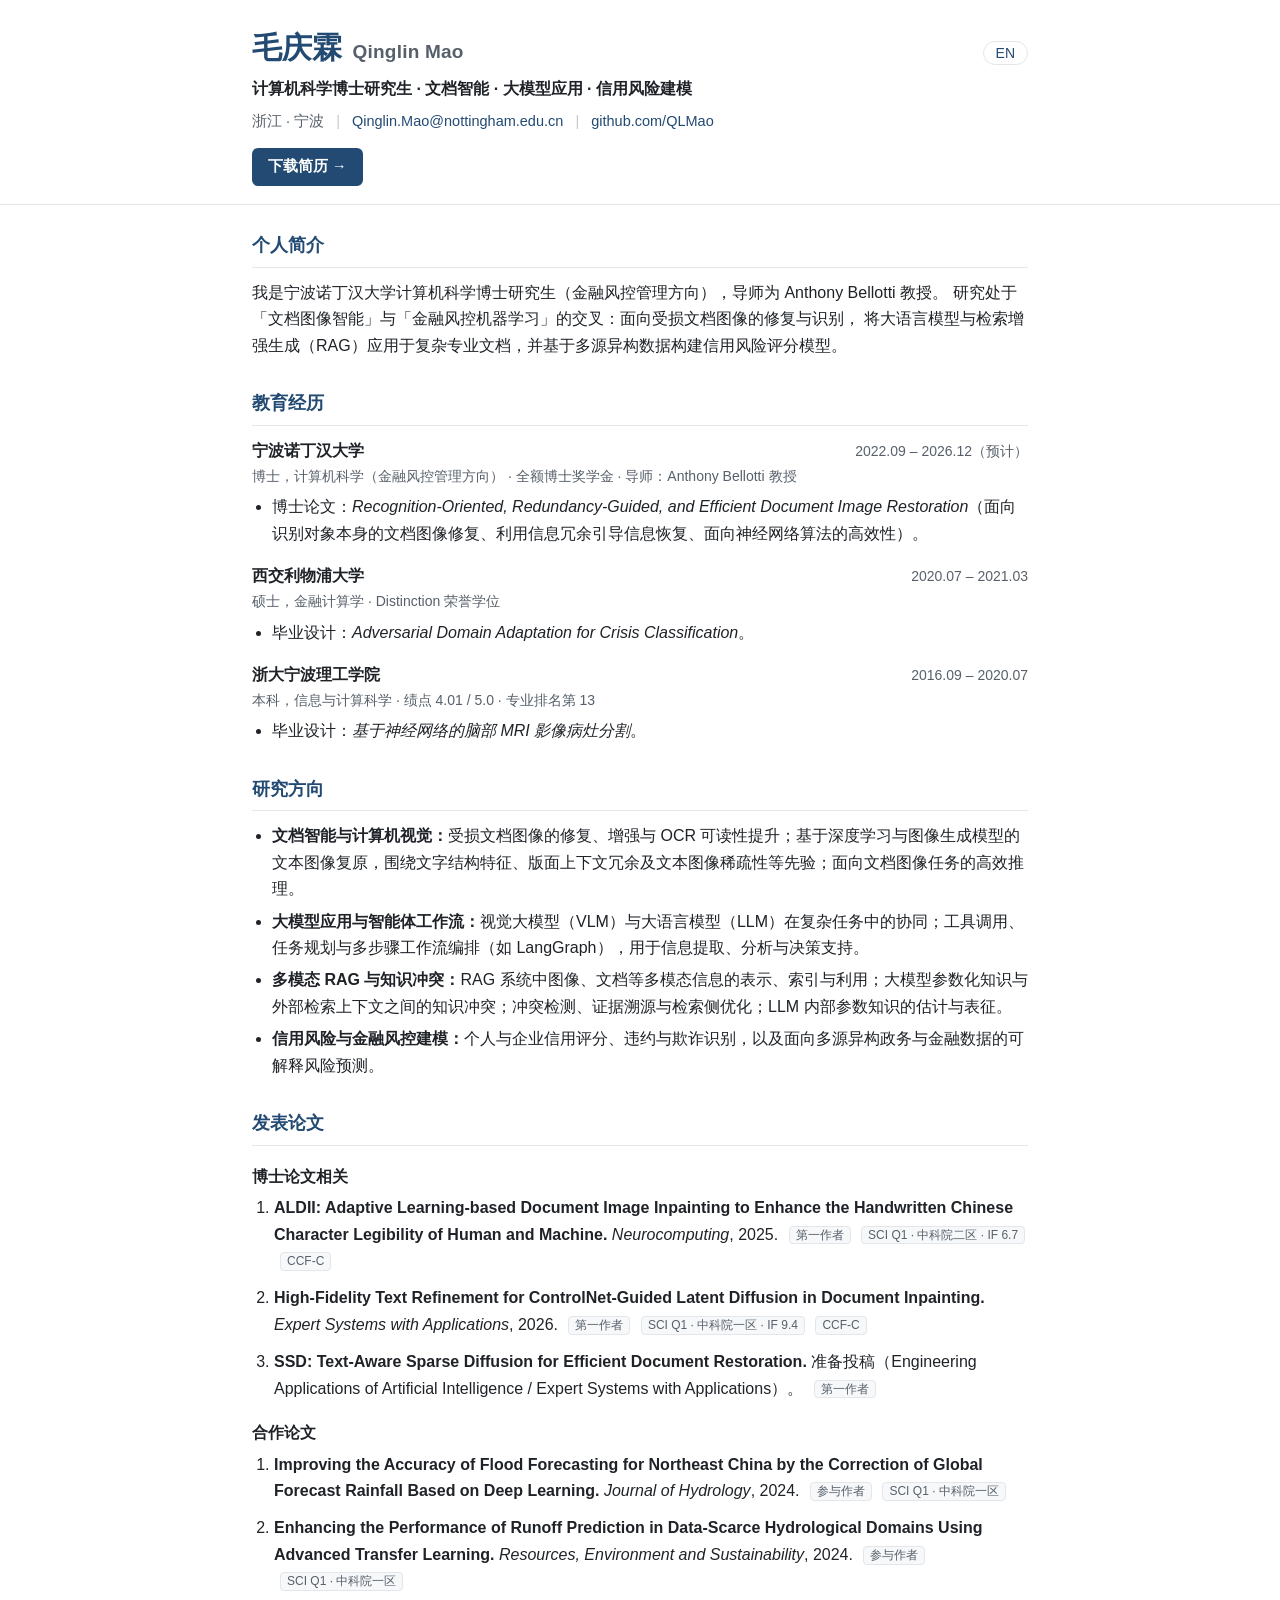
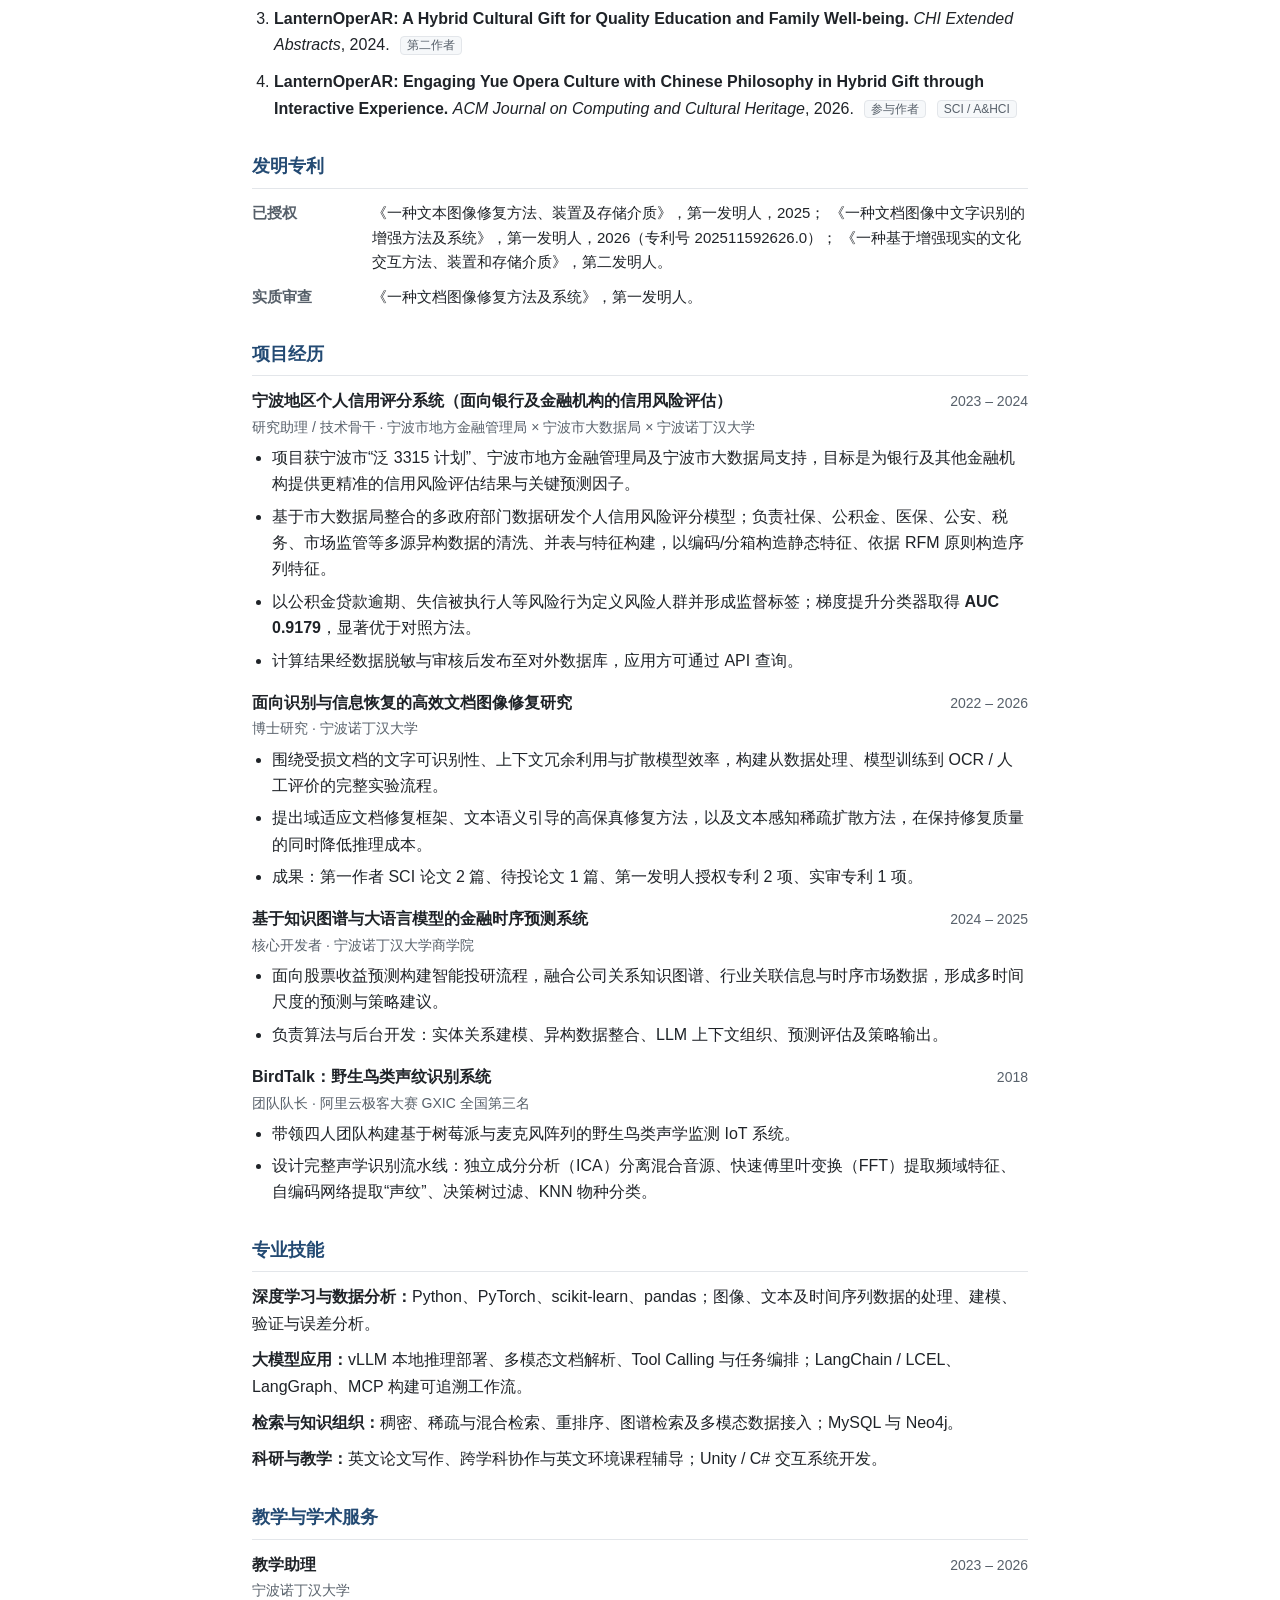
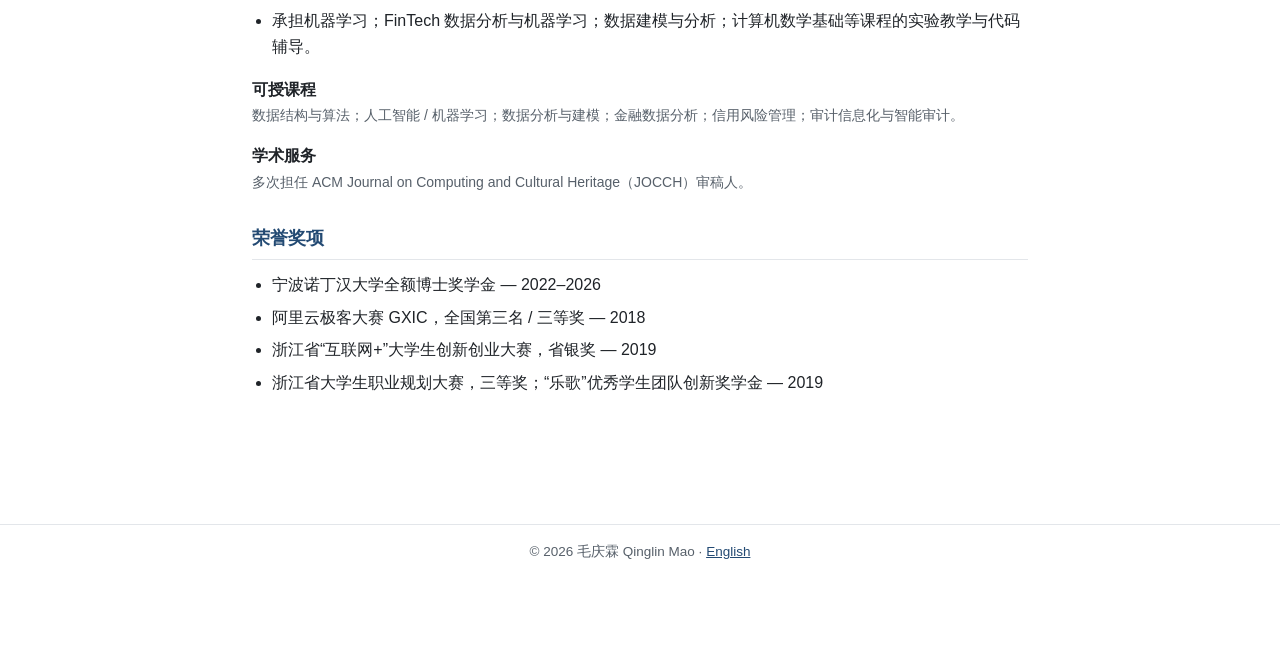
==== index-zh.html @ 59141746 "Init personal academic homepage (bilingual, static HTML/CSS) - index.html (English) + index-zh.html " ====
<!DOCTYPE html>
<html lang="zh-CN">
<head>
<meta charset="utf-8" />
<meta name="viewport" content="width=device-width, initial-scale=1" />
<title>毛庆霖 Qinglin Mao</title>
<meta name="description" content="毛庆霖 —— 计算机科学博士研究生。研究方向：文档智能、大模型应用、信用风险建模。" />
<link rel="stylesheet" href="assets/css/style.css" />
</head>
<body>

<header class="site">
  <div class="wrap">
    <div class="topbar">
      <h1 class="name">毛庆霖<span class="en">Qinglin Mao</span></h1>
      <div class="lang-switch"><a href="index.html">EN</a></div>
    </div>
    <p class="tagline">计算机科学博士研究生 &middot; 文档智能 &middot; 大模型应用 &middot; 信用风险建模</p>
    <p class="contact">
      浙江 &middot; 宁波
      <span class="sep">|</span>
      <a href="mailto:Qinglin.Mao@nottingham.edu.cn">Qinglin.Mao@nottingham.edu.cn</a>
      <span class="sep">|</span>
      <a href="https://github.com/QLMao">github.com/QLMao</a>
    </p>
    <a class="cvbtn" href="https://github.com/QLMao/CV">下载简历 &rarr;</a>
  </div>
</header>

<main class="wrap">

  <section>
    <h2>个人简介</h2>
    <p>
      我是宁波诺丁汉大学计算机科学博士研究生（金融风控管理方向），导师为 Anthony Bellotti 教授。
      研究处于「文档图像智能」与「金融风控机器学习」的交叉：面向受损文档图像的修复与识别，
      将大语言模型与检索增强生成（RAG）应用于复杂专业文档，并基于多源异构数据构建信用风险评分模型。
    </p>
  </section>

  <section>
    <h2>教育经历</h2>

    <div class="entry">
      <div class="head">
        <span class="title">宁波诺丁汉大学</span>
        <span class="meta">2022.09 &ndash; 2026.12（预计）</span>
      </div>
      <div class="sub">博士，计算机科学（金融风控管理方向） &middot; 全额博士奖学金 &middot; 导师：Anthony Bellotti 教授</div>
      <ul>
        <li>博士论文：<em>Recognition-Oriented, Redundancy-Guided, and Efficient Document Image Restoration</em>（面向识别对象本身的文档图像修复、利用信息冗余引导信息恢复、面向神经网络算法的高效性）。</li>
      </ul>
    </div>

    <div class="entry">
      <div class="head">
        <span class="title">西交利物浦大学</span>
        <span class="meta">2020.07 &ndash; 2021.03</span>
      </div>
      <div class="sub">硕士，金融计算学 &middot; Distinction 荣誉学位</div>
      <ul>
        <li>毕业设计：<em>Adversarial Domain Adaptation for Crisis Classification</em>。</li>
      </ul>
    </div>

    <div class="entry">
      <div class="head">
        <span class="title">浙大宁波理工学院</span>
        <span class="meta">2016.09 &ndash; 2020.07</span>
      </div>
      <div class="sub">本科，信息与计算科学 &middot; 绩点 4.01 / 5.0 &middot; 专业排名第 13</div>
      <ul>
        <li>毕业设计：<em>基于神经网络的脑部 MRI 影像病灶分割</em>。</li>
      </ul>
    </div>
  </section>

  <section>
    <h2>研究方向</h2>
    <ul>
      <li><strong>文档智能与计算机视觉：</strong>受损文档图像的修复、增强与 OCR 可读性提升；基于深度学习与图像生成模型的文本图像复原，围绕文字结构特征、版面上下文冗余及文本图像稀疏性等先验；面向文档图像任务的高效推理。</li>
      <li><strong>大模型应用与智能体工作流：</strong>视觉大模型（VLM）与大语言模型（LLM）在复杂任务中的协同；工具调用、任务规划与多步骤工作流编排（如 LangGraph），用于信息提取、分析与决策支持。</li>
      <li><strong>多模态 RAG 与知识冲突：</strong>RAG 系统中图像、文档等多模态信息的表示、索引与利用；大模型参数化知识与外部检索上下文之间的知识冲突；冲突检测、证据溯源与检索侧优化；LLM 内部参数知识的估计与表征。</li>
      <li><strong>信用风险与金融风控建模：</strong>个人与企业信用评分、违约与欺诈识别，以及面向多源异构政务与金融数据的可解释风险预测。</li>
    </ul>
  </section>

  <section>
    <h2>发表论文</h2>

    <h3>博士论文相关</h3>
    <ol class="pubs">
      <li>
        <span class="pub-title">ALDII: Adaptive Learning-based Document Image Inpainting to Enhance the Handwritten Chinese Character Legibility of Human and Machine.</span>
        <span class="pub-venue">Neurocomputing</span>, 2025.
        <span class="pub-tag">第一作者</span>
        <span class="pub-tag">SCI Q1 &middot; 中科院二区 &middot; IF 6.7</span>
        <span class="pub-tag">CCF-C</span>
      </li>
      <li>
        <span class="pub-title">High-Fidelity Text Refinement for ControlNet-Guided Latent Diffusion in Document Inpainting.</span>
        <span class="pub-venue">Expert Systems with Applications</span>, 2026.
        <span class="pub-tag">第一作者</span>
        <span class="pub-tag">SCI Q1 &middot; 中科院一区 &middot; IF 9.4</span>
        <span class="pub-tag">CCF-C</span>
      </li>
      <li>
        <span class="pub-title">SSD: Text-Aware Sparse Diffusion for Efficient Document Restoration.</span>
        准备投稿（Engineering Applications of Artificial Intelligence / Expert Systems with Applications）。
        <span class="pub-tag">第一作者</span>
      </li>
    </ol>

    <h3>合作论文</h3>
    <ol class="pubs">
      <li>
        <span class="pub-title">Improving the Accuracy of Flood Forecasting for Northeast China by the Correction of Global Forecast Rainfall Based on Deep Learning.</span>
        <span class="pub-venue">Journal of Hydrology</span>, 2024. <span class="pub-tag">参与作者</span> <span class="pub-tag">SCI Q1 &middot; 中科院一区</span>
      </li>
      <li>
        <span class="pub-title">Enhancing the Performance of Runoff Prediction in Data-Scarce Hydrological Domains Using Advanced Transfer Learning.</span>
        <span class="pub-venue">Resources, Environment and Sustainability</span>, 2024. <span class="pub-tag">参与作者</span> <span class="pub-tag">SCI Q1 &middot; 中科院一区</span>
      </li>
      <li>
        <span class="pub-title">LanternOperAR: A Hybrid Cultural Gift for Quality Education and Family Well-being.</span>
        <span class="pub-venue">CHI Extended Abstracts</span>, 2024. <span class="pub-tag">第二作者</span>
      </li>
      <li>
        <span class="pub-title">LanternOperAR: Engaging Yue Opera Culture with Chinese Philosophy in Hybrid Gift through Interactive Experience.</span>
        <span class="pub-venue">ACM Journal on Computing and Cultural Heritage</span>, 2026. <span class="pub-tag">参与作者</span> <span class="pub-tag">SCI / A&amp;HCI</span>
      </li>
    </ol>
  </section>

  <section>
    <h2>发明专利</h2>
    <div class="patent-row">
      <div class="k">已授权</div>
      <div>
        《一种文本图像修复方法、装置及存储介质》，第一发明人，2025；
        《一种文档图像中文字识别的增强方法及系统》，第一发明人，2026（专利号 202511592626.0）；
        《一种基于增强现实的文化交互方法、装置和存储介质》，第二发明人。
      </div>
    </div>
    <div class="patent-row">
      <div class="k">实质审查</div>
      <div>《一种文档图像修复方法及系统》，第一发明人。</div>
    </div>
  </section>

  <section>
    <h2>项目经历</h2>

    <div class="entry">
      <div class="head">
        <span class="title">宁波地区个人信用评分系统（面向银行及金融机构的信用风险评估）</span>
        <span class="meta">2023 &ndash; 2024</span>
      </div>
      <div class="sub">研究助理 / 技术骨干 &middot; 宁波市地方金融管理局 &times; 宁波市大数据局 &times; 宁波诺丁汉大学</div>
      <ul>
        <li>项目获宁波市“泛 3315 计划”、宁波市地方金融管理局及宁波市大数据局支持，目标是为银行及其他金融机构提供更精准的信用风险评估结果与关键预测因子。</li>
        <li>基于市大数据局整合的多政府部门数据研发个人信用风险评分模型；负责社保、公积金、医保、公安、税务、市场监管等多源异构数据的清洗、并表与特征构建，以编码/分箱构造静态特征、依据 RFM 原则构造序列特征。</li>
        <li>以公积金贷款逾期、失信被执行人等风险行为定义风险人群并形成监督标签；梯度提升分类器取得 <strong>AUC 0.9179</strong>，显著优于对照方法。</li>
        <li>计算结果经数据脱敏与审核后发布至对外数据库，应用方可通过 API 查询。</li>
      </ul>
    </div>

    <div class="entry">
      <div class="head">
        <span class="title">面向识别与信息恢复的高效文档图像修复研究</span>
        <span class="meta">2022 &ndash; 2026</span>
      </div>
      <div class="sub">博士研究 &middot; 宁波诺丁汉大学</div>
      <ul>
        <li>围绕受损文档的文字可识别性、上下文冗余利用与扩散模型效率，构建从数据处理、模型训练到 OCR / 人工评价的完整实验流程。</li>
        <li>提出域适应文档修复框架、文本语义引导的高保真修复方法，以及文本感知稀疏扩散方法，在保持修复质量的同时降低推理成本。</li>
        <li>成果：第一作者 SCI 论文 2 篇、待投论文 1 篇、第一发明人授权专利 2 项、实审专利 1 项。</li>
      </ul>
    </div>

    <div class="entry">
      <div class="head">
        <span class="title">基于知识图谱与大语言模型的金融时序预测系统</span>
        <span class="meta">2024 &ndash; 2025</span>
      </div>
      <div class="sub">核心开发者 &middot; 宁波诺丁汉大学商学院</div>
      <ul>
        <li>面向股票收益预测构建智能投研流程，融合公司关系知识图谱、行业关联信息与时序市场数据，形成多时间尺度的预测与策略建议。</li>
        <li>负责算法与后台开发：实体关系建模、异构数据整合、LLM 上下文组织、预测评估及策略输出。</li>
      </ul>
    </div>

    <div class="entry">
      <div class="head">
        <span class="title">BirdTalk：野生鸟类声纹识别系统</span>
        <span class="meta">2018</span>
      </div>
      <div class="sub">团队队长 &middot; 阿里云极客大赛 GXIC 全国第三名</div>
      <ul>
        <li>带领四人团队构建基于树莓派与麦克风阵列的野生鸟类声学监测 IoT 系统。</li>
        <li>设计完整声学识别流水线：独立成分分析（ICA）分离混合音源、快速傅里叶变换（FFT）提取频域特征、自编码网络提取“声纹”、决策树过滤、KNN 物种分类。</li>
      </ul>
    </div>
  </section>

  <section>
    <h2>专业技能</h2>
    <div class="skill"><span class="k">深度学习与数据分析：</span>Python、PyTorch、scikit-learn、pandas；图像、文本及时间序列数据的处理、建模、验证与误差分析。</div>
    <div class="skill"><span class="k">大模型应用：</span>vLLM 本地推理部署、多模态文档解析、Tool Calling 与任务编排；LangChain / LCEL、LangGraph、MCP 构建可追溯工作流。</div>
    <div class="skill"><span class="k">检索与知识组织：</span>稠密、稀疏与混合检索、重排序、图谱检索及多模态数据接入；MySQL 与 Neo4j。</div>
    <div class="skill"><span class="k">科研与教学：</span>英文论文写作、跨学科协作与英文环境课程辅导；Unity / C# 交互系统开发。</div>
  </section>

  <section>
    <h2>教学与学术服务</h2>
    <div class="entry">
      <div class="head">
        <span class="title">教学助理</span>
        <span class="meta">2023 &ndash; 2026</span>
      </div>
      <div class="sub">宁波诺丁汉大学</div>
      <ul>
        <li>承担机器学习；FinTech 数据分析与机器学习；数据建模与分析；计算机数学基础等课程的实验教学与代码辅导。</li>
      </ul>
    </div>
    <div class="entry">
      <div class="head"><span class="title">可授课程</span></div>
      <div class="sub">数据结构与算法；人工智能 / 机器学习；数据分析与建模；金融数据分析；信用风险管理；审计信息化与智能审计。</div>
    </div>
    <div class="entry">
      <div class="head"><span class="title">学术服务</span></div>
      <div class="sub">多次担任 ACM Journal on Computing and Cultural Heritage（JOCCH）审稿人。</div>
    </div>
  </section>

  <section>
    <h2>荣誉奖项</h2>
    <ul>
      <li>宁波诺丁汉大学全额博士奖学金 &mdash; 2022&ndash;2026</li>
      <li>阿里云极客大赛 GXIC，全国第三名 / 三等奖 &mdash; 2018</li>
      <li>浙江省“互联网+”大学生创新创业大赛，省银奖 &mdash; 2019</li>
      <li>浙江省大学生职业规划大赛，三等奖；“乐歌”优秀学生团队创新奖学金 &mdash; 2019</li>
    </ul>
  </section>

</main>

<footer class="site">
  <div class="wrap">&copy; 2026 毛庆霖 Qinglin Mao &middot; <a href="index.html">English</a></div>
</footer>

</body>
</html>
---- assets/css/style.css ----
/* ---------------------------------------------------------
   Qinglin Mao — academic homepage
   Minimal single-column academic layout (no photo)
   --------------------------------------------------------- */

:root {
  --accent: #234a73;
  --text: #1f2328;
  --muted: #57606a;
  --rule: #e3e6ea;
  --bg: #ffffff;
  --bg-alt: #f6f8fa;
}

* { box-sizing: border-box; }

html { -webkit-text-size-adjust: 100%; }

body {
  margin: 0;
  background: var(--bg);
  color: var(--text);
  font-family: -apple-system, BlinkMacSystemFont, "Segoe UI", "Helvetica Neue",
    Arial, "PingFang SC", "Microsoft YaHei", "Hiragino Sans GB", sans-serif;
  font-size: 16px;
  line-height: 1.65;
}

.wrap {
  max-width: 820px;
  margin: 0 auto;
  padding: 0 22px 64px;
}

/* ---------- header ---------- */

header.site {
  border-bottom: 1px solid var(--rule);
  margin-bottom: 26px;
}

header.site .wrap {
  padding-top: 30px;
  padding-bottom: 18px;
}

.topbar {
  display: flex;
  align-items: baseline;
  justify-content: space-between;
  gap: 16px;
  flex-wrap: wrap;
}

h1.name {
  font-size: 30px;
  line-height: 1.2;
  margin: 0;
  color: var(--accent);
  letter-spacing: 0.2px;
}

h1.name .en {
  font-size: 19px;
  font-weight: 600;
  color: var(--muted);
  margin-left: 10px;
}

.lang-switch {
  font-size: 14px;
  white-space: nowrap;
}

.lang-switch a {
  color: var(--accent);
  text-decoration: none;
  border: 1px solid var(--rule);
  border-radius: 999px;
  padding: 3px 12px;
}

.lang-switch a:hover { background: var(--bg-alt); }

.tagline {
  margin: 10px 0 0;
  font-weight: 600;
  color: var(--text);
}

.contact {
  margin: 8px 0 0;
  font-size: 14.5px;
  color: var(--muted);
}

.contact a { color: var(--accent); text-decoration: none; }
.contact a:hover { text-decoration: underline; }

.contact .sep { color: #c4c9cf; margin: 0 8px; }

.cvbtn {
  display: inline-block;
  margin-top: 14px;
  font-size: 14.5px;
  font-weight: 600;
  color: #fff;
  background: var(--accent);
  text-decoration: none;
  border-radius: 6px;
  padding: 7px 16px;
}

.cvbtn:hover { filter: brightness(1.08); }

/* ---------- sections ---------- */

section { margin: 0 0 30px; }

h2 {
  font-size: 18px;
  color: var(--accent);
  margin: 0 0 12px;
  padding-bottom: 6px;
  border-bottom: 1px solid var(--rule);
}

h3 {
  font-size: 15.5px;
  margin: 18px 0 6px;
}

p { margin: 0 0 12px; }

a { color: var(--accent); }

ul { margin: 0 0 12px; padding-left: 20px; }
li { margin: 0 0 6px; }

/* ---------- entry rows (education / projects) ---------- */

.entry {
  margin: 0 0 16px;
}

.entry .head {
  display: flex;
  justify-content: space-between;
  align-items: baseline;
  gap: 14px;
  flex-wrap: wrap;
}

.entry .title { font-weight: 600; }

.entry .meta {
  font-size: 14px;
  color: var(--muted);
  white-space: nowrap;
}

.entry .sub {
  font-size: 14px;
  color: var(--muted);
  margin-top: 1px;
}

.entry ul { margin-top: 6px; }

/* ---------- publications / patents ---------- */

ol.pubs { margin: 0 0 10px; padding-left: 22px; }
ol.pubs > li { margin-bottom: 11px; }

.pub-title { font-weight: 600; }
.pub-venue { font-style: italic; }
.pub-tag {
  display: inline-block;
  font-size: 12px;
  line-height: 1.4;
  color: var(--muted);
  background: var(--bg-alt);
  border: 1px solid var(--rule);
  border-radius: 4px;
  padding: 0 6px;
  margin-left: 6px;
  vertical-align: 1px;
}

.patent-row {
  display: grid;
  grid-template-columns: 108px 1fr;
  gap: 12px;
  margin-bottom: 10px;
  font-size: 15px;
}

.patent-row .k { font-weight: 600; color: var(--muted); }

/* ---------- skills ---------- */

.skill { margin-bottom: 10px; }
.skill .k { font-weight: 600; }

/* ---------- footer ---------- */

footer.site {
  border-top: 1px solid var(--rule);
  margin-top: 34px;
  padding: 16px 0 40px;
  font-size: 13.5px;
  color: var(--muted);
  text-align: center;
}

@media (max-width: 520px) {
  h1.name { font-size: 25px; }
  h1.name .en { display: block; margin: 4px 0 0; }
  .patent-row { grid-template-columns: 1fr; gap: 2px; }
  .entry .meta { white-space: normal; }
}
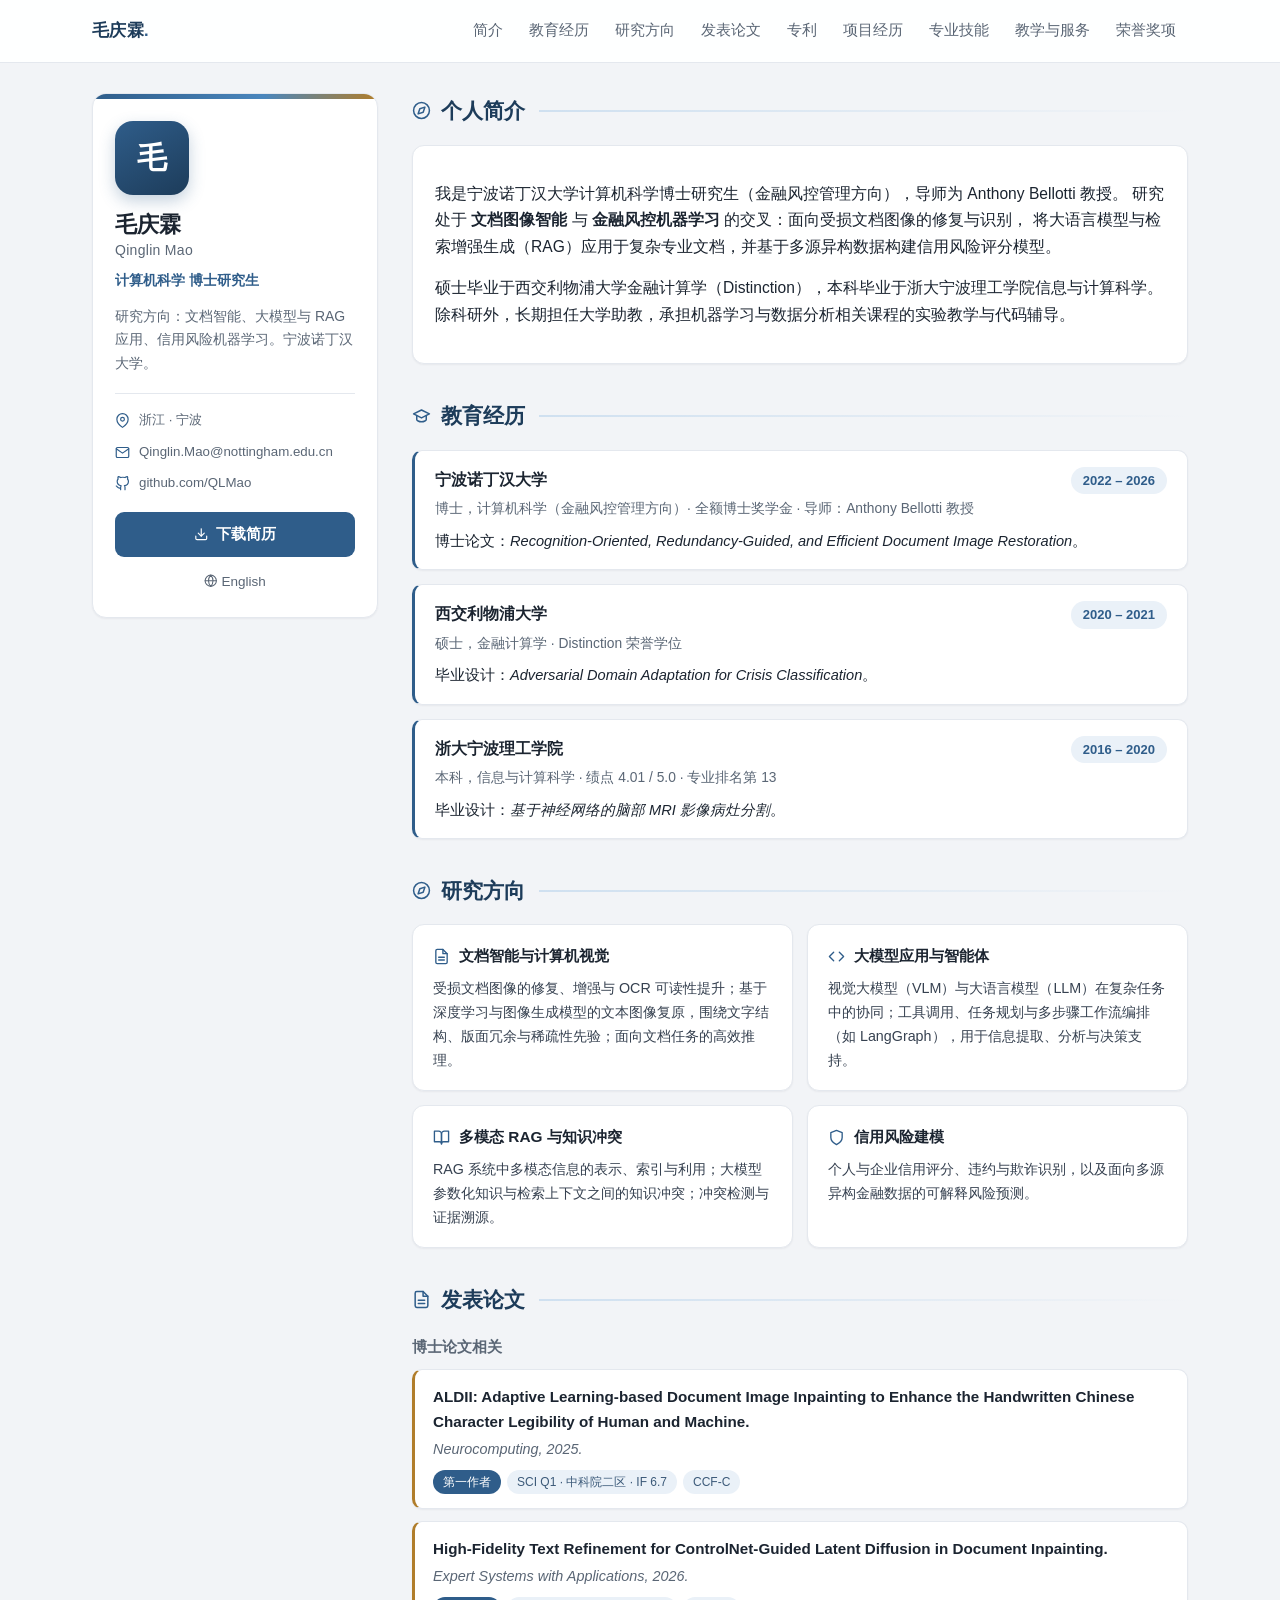
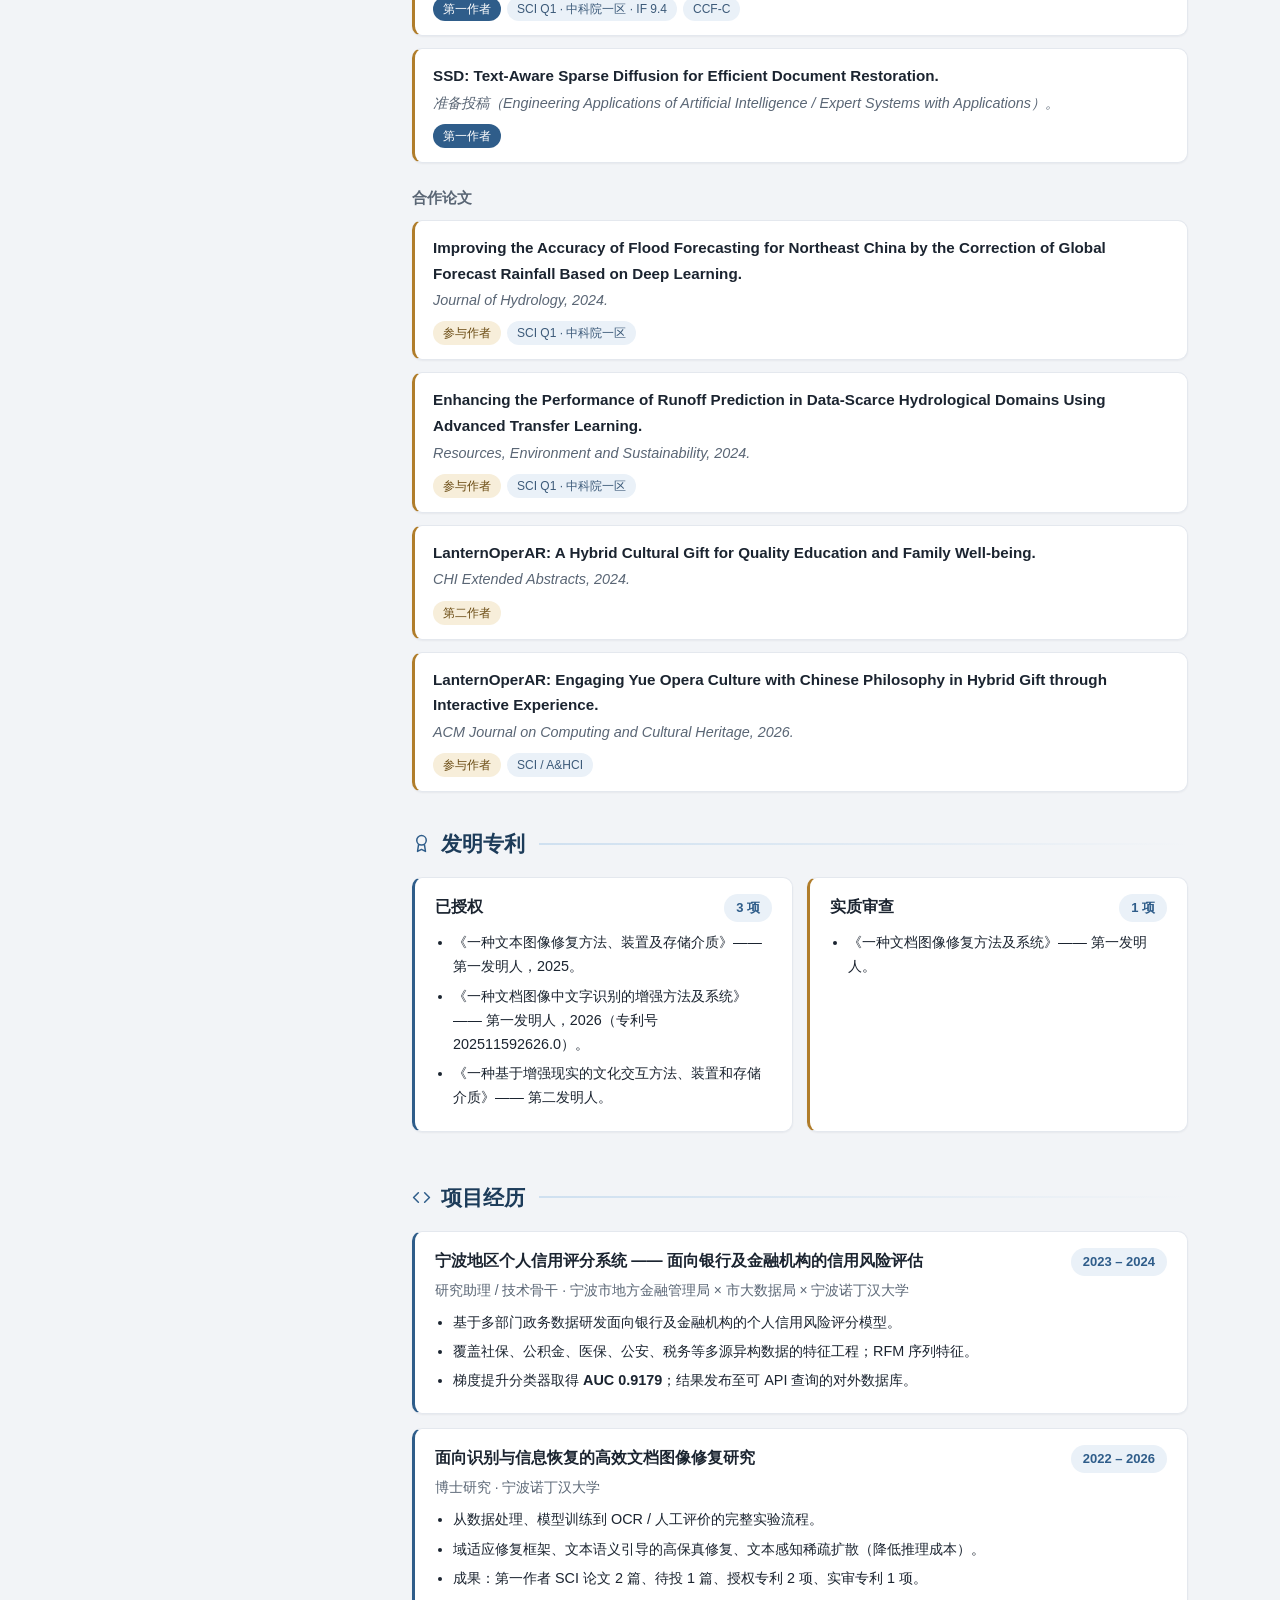
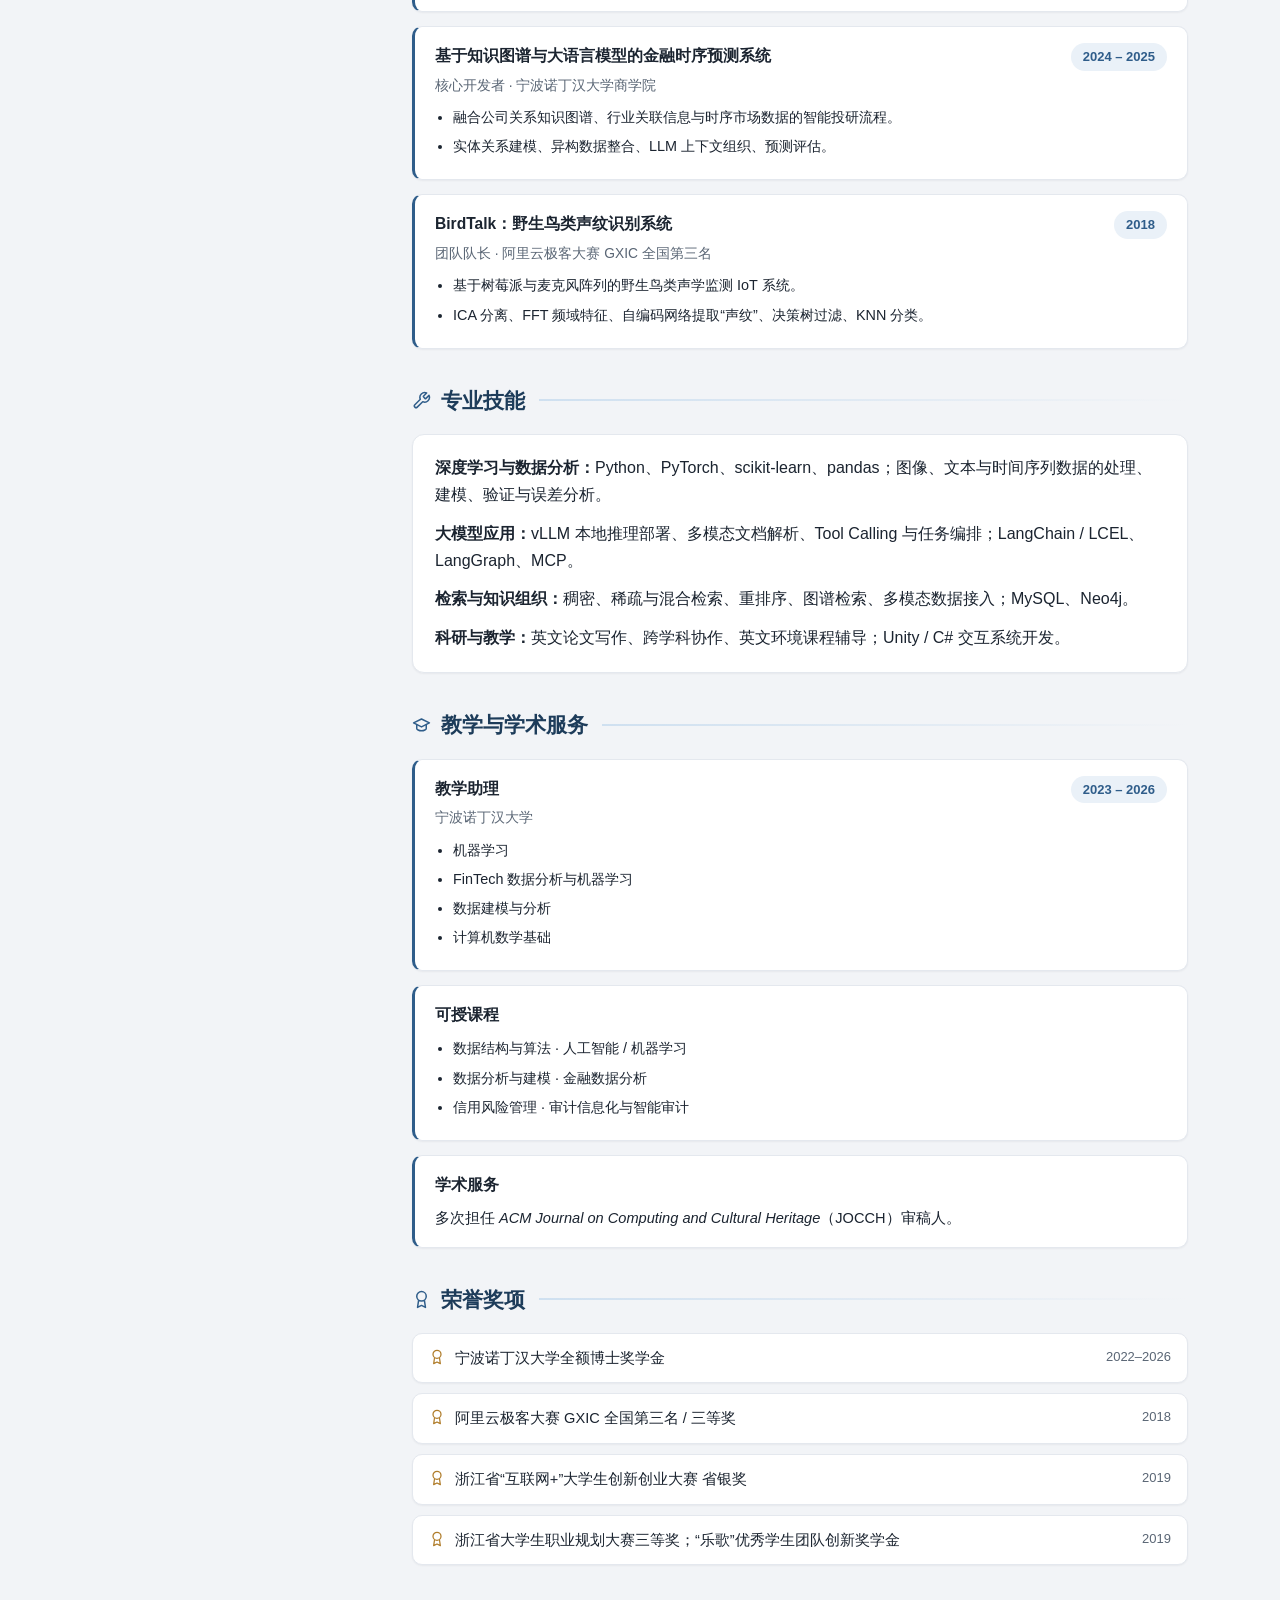
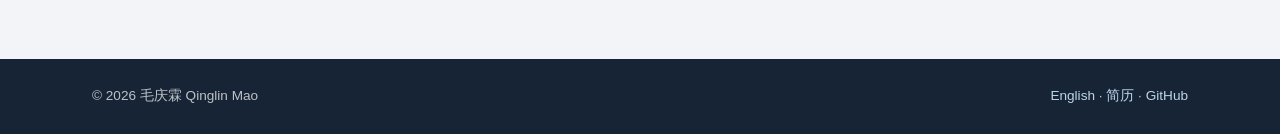
==== commit a1cd09e0: "Redesign: academic sidebar layout (masthead + sticky sidebar + content) - 采用学术主页布局：顶部导航 + 左侧粘性边栏（姓名/" ====
--- a/index-zh.html
+++ b/index-zh.html
@@ -3,250 +3,289 @@
 <head>
 <meta charset="utf-8" />
 <meta name="viewport" content="width=device-width, initial-scale=1" />
-<title>毛庆霖 Qinglin Mao</title>
+<title>毛庆霖 — 个人主页</title>
 <meta name="description" content="毛庆霖 —— 计算机科学博士研究生。研究方向：文档智能、大模型应用、信用风险建模。" />
 <link rel="stylesheet" href="assets/css/style.css" />
 </head>
 <body>
 
-<header class="site">
-  <div class="wrap">
-    <div class="topbar">
-      <h1 class="name">毛庆霖<span class="en">Qinglin Mao</span></h1>
-      <div class="lang-switch"><a href="index.html">EN</a></div>
-    </div>
-    <p class="tagline">计算机科学博士研究生 &middot; 文档智能 &middot; 大模型应用 &middot; 信用风险建模</p>
-    <p class="contact">
-      浙江 &middot; 宁波
-      <span class="sep">|</span>
-      <a href="mailto:Qinglin.Mao@nottingham.edu.cn">Qinglin.Mao@nottingham.edu.cn</a>
-      <span class="sep">|</span>
-      <a href="https://github.com/QLMao">github.com/QLMao</a>
-    </p>
-    <a class="cvbtn" href="https://github.com/QLMao/CV">下载简历 &rarr;</a>
+<!-- icon sprite -->
+<svg width="0" height="0" style="position:absolute" aria-hidden="true">
+  <symbol id="ic-mail" viewBox="0 0 24 24"><rect x="2" y="4" width="20" height="16" rx="2"/><path d="m22 6-10 7L2 6"/></symbol>
+  <symbol id="ic-pin" viewBox="0 0 24 24"><path d="M21 10c0 7-9 13-9 13s-9-6-9-13a9 9 0 0 1 18 0z"/><circle cx="12" cy="10" r="3"/></symbol>
+  <symbol id="ic-github" viewBox="0 0 24 24"><path d="M9 19c-5 1.5-5-2.5-7-3m14 6v-3.87a3.37 3.37 0 0 0-.94-2.61c3.14-.35 6.44-1.54 6.44-7A5.44 5.44 0 0 0 20 4.77 5.07 5.07 0 0 0 19.91 1S18.73.65 16 2.48a13.38 13.38 0 0 0-7 0C6.27.65 5.09 1 5.09 1A5.07 5.07 0 0 0 5 4.77a5.44 5.44 0 0 0-1.5 3.78c0 5.42 3.3 6.61 6.44 7A3.37 3.37 0 0 0 9 18.13V22"/></symbol>
+  <symbol id="ic-download" viewBox="0 0 24 24"><path d="M21 15v4a2 2 0 0 1-2 2H5a2 2 0 0 1-2-2v-4"/><polyline points="7 10 12 15 17 10"/><line x1="12" y1="15" x2="12" y2="3"/></symbol>
+  <symbol id="ic-globe" viewBox="0 0 24 24"><circle cx="12" cy="12" r="10"/><line x1="2" y1="12" x2="22" y2="12"/><path d="M12 2a15.3 15.3 0 0 1 4 10 15.3 15.3 0 0 1-4 10 15.3 15.3 0 0 1-4-10 15.3 15.3 0 0 1 4-10z"/></symbol>
+  <symbol id="ic-compass" viewBox="0 0 24 24"><circle cx="12" cy="12" r="10"/><polygon points="16.24 7.76 14.12 14.12 7.76 16.24 9.88 9.88"/></symbol>
+  <symbol id="ic-book" viewBox="0 0 24 24"><path d="M2 3h6a4 4 0 0 1 4 4v14a3 3 0 0 0-3-3H2z"/><path d="M22 3h-6a4 4 0 0 0-4 4v14a3 3 0 0 1 3-3h7z"/></symbol>
+  <symbol id="ic-file" viewBox="0 0 24 24"><path d="M14 2H6a2 2 0 0 0-2 2v16a2 2 0 0 0 2 2h12a2 2 0 0 0 2-2V8z"/><polyline points="14 2 14 8 20 8"/><line x1="16" y1="13" x2="8" y2="13"/><line x1="16" y1="17" x2="8" y2="17"/></symbol>
+  <symbol id="ic-award" viewBox="0 0 24 24"><circle cx="12" cy="8" r="6"/><polyline points="8.2 13.9 7 22 12 19.5 17 22 15.8 13.9"/></symbol>
+  <symbol id="ic-code" viewBox="0 0 24 24"><polyline points="16 18 22 12 16 6"/><polyline points="8 6 2 12 8 18"/></symbol>
+  <symbol id="ic-tool" viewBox="0 0 24 24"><path d="M14.7 6.3a1 1 0 0 0 0 1.4l1.6 1.6a1 1 0 0 0 1.4 0l3.77-3.77a6 6 0 0 1-7.94 7.94l-6.91 6.91a2.12 2.12 0 0 1-3-3l6.91-6.91a6 6 0 0 1 7.94-7.94l-3.76 3.76z"/></symbol>
+  <symbol id="ic-cap" viewBox="0 0 24 24"><path d="M22 10 12 5 2 10l10 5 10-5z"/><path d="M6 12v5c0 1.2 2.7 3 6 3s6-1.8 6-3v-5"/></symbol>
+  <symbol id="ic-shield" viewBox="0 0 24 24"><path d="M12 22s8-4 8-10V5l-8-3-8 3v7c0 6 8 10 8 10z"/></symbol>
+</svg>
+
+<header class="masthead">
+  <div class="inner">
+    <span class="site-title">毛庆霖<span class="dot">.</span></span>
+    <nav>
+      <ul>
+        <li><a href="#about">简介</a></li>
+        <li><a href="#education">教育经历</a></li>
+        <li><a href="#research">研究方向</a></li>
+        <li><a href="#publications">发表论文</a></li>
+        <li><a href="#patents">专利</a></li>
+        <li><a href="#projects">项目经历</a></li>
+        <li><a href="#skills">专业技能</a></li>
+        <li><a href="#teaching">教学与服务</a></li>
+        <li><a href="#honors">荣誉奖项</a></li>
+      </ul>
+    </nav>
   </div>
 </header>
 
-<main class="wrap">
-
-  <section>
-    <h2>个人简介</h2>
-    <p>
-      我是宁波诺丁汉大学计算机科学博士研究生（金融风控管理方向），导师为 Anthony Bellotti 教授。
-      研究处于「文档图像智能」与「金融风控机器学习」的交叉：面向受损文档图像的修复与识别，
-      将大语言模型与检索增强生成（RAG）应用于复杂专业文档，并基于多源异构数据构建信用风险评分模型。
-    </p>
-  </section>
-
-  <section>
-    <h2>教育经历</h2>
-
-    <div class="entry">
-      <div class="head">
-        <span class="title">宁波诺丁汉大学</span>
-        <span class="meta">2022.09 &ndash; 2026.12（预计）</span>
-      </div>
-      <div class="sub">博士，计算机科学（金融风控管理方向） &middot; 全额博士奖学金 &middot; 导师：Anthony Bellotti 教授</div>
-      <ul>
-        <li>博士论文：<em>Recognition-Oriented, Redundancy-Guided, and Efficient Document Image Restoration</em>（面向识别对象本身的文档图像修复、利用信息冗余引导信息恢复、面向神经网络算法的高效性）。</li>
+<div class="layout">
+
+  <aside class="sidebar">
+    <div class="top-line"></div>
+    <div class="pad">
+      <div class="avatar">毛</div>
+      <div class="name">毛庆霖<span class="alt">Qinglin Mao</span></div>
+      <div class="role">计算机科学 博士研究生</div>
+      <p class="bio">
+        研究方向：文档智能、大模型与 RAG 应用、信用风险机器学习。宁波诺丁汉大学。
+      </p>
+      <ul class="contact-list">
+        <li><svg class="icon"><use href="#ic-pin"/></svg> 浙江 · 宁波</li>
+        <li><svg class="icon"><use href="#ic-mail"/></svg> <a href="mailto:Qinglin.Mao@nottingham.edu.cn">Qinglin.Mao@nottingham.edu.cn</a></li>
+        <li><svg class="icon"><use href="#ic-github"/></svg> <a href="https://github.com/QLMao">github.com/QLMao</a></li>
       </ul>
+      <a class="btn" href="https://github.com/QLMao/CV"><svg class="icon"><use href="#ic-download"/></svg> 下载简历</a>
+      <div class="lang-row"><a href="index.html"><svg class="icon"><use href="#ic-globe"/></svg> English</a></div>
     </div>
-
-    <div class="entry">
-      <div class="head">
-        <span class="title">西交利物浦大学</span>
-        <span class="meta">2020.07 &ndash; 2021.03</span>
-      </div>
-      <div class="sub">硕士，金融计算学 &middot; Distinction 荣誉学位</div>
-      <ul>
-        <li>毕业设计：<em>Adversarial Domain Adaptation for Crisis Classification</em>。</li>
+  </aside>
+
+  <main class="content">
+
+    <section id="about">
+      <h2><svg class="icon"><use href="#ic-compass"/></svg> 个人简介</h2>
+      <div class="card lede">
+        <p>
+          我是宁波诺丁汉大学计算机科学博士研究生（金融风控管理方向），导师为 Anthony Bellotti 教授。
+          研究处于 <strong>文档图像智能</strong> 与 <strong>金融风控机器学习</strong> 的交叉：面向受损文档图像的修复与识别，
+          将大语言模型与检索增强生成（RAG）应用于复杂专业文档，并基于多源异构数据构建信用风险评分模型。
+        </p>
+        <p style="margin-top:12px">
+          硕士毕业于西交利物浦大学金融计算学（Distinction），本科毕业于浙大宁波理工学院信息与计算科学。
+          除科研外，长期担任大学助教，承担机器学习与数据分析相关课程的实验教学与代码辅导。
+        </p>
+      </div>
+    </section>
+
+    <section id="education">
+      <h2><svg class="icon"><use href="#ic-cap"/></svg> 教育经历</h2>
+
+      <div class="entry">
+        <div class="head"><span class="title">宁波诺丁汉大学</span><span class="when">2022 – 2026</span></div>
+        <div class="sub">博士，计算机科学（金融风控管理方向）· 全额博士奖学金 · 导师：Anthony Bellotti 教授</div>
+        <p>博士论文：<em>Recognition-Oriented, Redundancy-Guided, and Efficient Document Image Restoration</em>。</p>
+      </div>
+
+      <div class="entry">
+        <div class="head"><span class="title">西交利物浦大学</span><span class="when">2020 – 2021</span></div>
+        <div class="sub">硕士，金融计算学 · Distinction 荣誉学位</div>
+        <p>毕业设计：<em>Adversarial Domain Adaptation for Crisis Classification</em>。</p>
+      </div>
+
+      <div class="entry">
+        <div class="head"><span class="title">浙大宁波理工学院</span><span class="when">2016 – 2020</span></div>
+        <div class="sub">本科，信息与计算科学 · 绩点 4.01 / 5.0 · 专业排名第 13</div>
+        <p>毕业设计：<em>基于神经网络的脑部 MRI 影像病灶分割</em>。</p>
+      </div>
+    </section>
+
+    <section id="research">
+      <h2><svg class="icon"><use href="#ic-compass"/></svg> 研究方向</h2>
+      <div class="grid-2">
+        <div class="ri">
+          <h3><svg class="icon"><use href="#ic-file"/></svg> 文档智能与计算机视觉</h3>
+          <p>受损文档图像的修复、增强与 OCR 可读性提升；基于深度学习与图像生成模型的文本图像复原，围绕文字结构、版面冗余与稀疏性先验；面向文档任务的高效推理。</p>
+        </div>
+        <div class="ri">
+          <h3><svg class="icon"><use href="#ic-code"/></svg> 大模型应用与智能体</h3>
+          <p>视觉大模型（VLM）与大语言模型（LLM）在复杂任务中的协同；工具调用、任务规划与多步骤工作流编排（如 LangGraph），用于信息提取、分析与决策支持。</p>
+        </div>
+        <div class="ri">
+          <h3><svg class="icon"><use href="#ic-book"/></svg> 多模态 RAG 与知识冲突</h3>
+          <p>RAG 系统中多模态信息的表示、索引与利用；大模型参数化知识与检索上下文之间的知识冲突；冲突检测与证据溯源。</p>
+        </div>
+        <div class="ri">
+          <h3><svg class="icon"><use href="#ic-shield"/></svg> 信用风险建模</h3>
+          <p>个人与企业信用评分、违约与欺诈识别，以及面向多源异构金融数据的可解释风险预测。</p>
+        </div>
+      </div>
+    </section>
+
+    <section id="publications">
+      <h2><svg class="icon"><use href="#ic-file"/></svg> 发表论文</h2>
+
+      <h3 style="margin:0 0 10px;font-size:15px;color:var(--muted)">博士论文相关</h3>
+      <div class="pub">
+        <div class="t">ALDII: Adaptive Learning-based Document Image Inpainting to Enhance the Handwritten Chinese Character Legibility of Human and Machine.</div>
+        <div class="v">Neurocomputing, 2025.</div>
+        <div class="tags"><span class="tag solid">第一作者</span><span class="tag">SCI Q1 · 中科院二区 · IF 6.7</span><span class="tag">CCF-C</span></div>
+      </div>
+      <div class="pub">
+        <div class="t">High-Fidelity Text Refinement for ControlNet-Guided Latent Diffusion in Document Inpainting.</div>
+        <div class="v">Expert Systems with Applications, 2026.</div>
+        <div class="tags"><span class="tag solid">第一作者</span><span class="tag">SCI Q1 · 中科院一区 · IF 9.4</span><span class="tag">CCF-C</span></div>
+      </div>
+      <div class="pub">
+        <div class="t">SSD: Text-Aware Sparse Diffusion for Efficient Document Restoration.</div>
+        <div class="v">准备投稿（Engineering Applications of Artificial Intelligence / Expert Systems with Applications）。</div>
+        <div class="tags"><span class="tag solid">第一作者</span></div>
+      </div>
+
+      <h3 style="margin:22px 0 10px;font-size:15px;color:var(--muted)">合作论文</h3>
+      <div class="pub">
+        <div class="t">Improving the Accuracy of Flood Forecasting for Northeast China by the Correction of Global Forecast Rainfall Based on Deep Learning.</div>
+        <div class="v">Journal of Hydrology, 2024.</div>
+        <div class="tags"><span class="tag gold">参与作者</span><span class="tag">SCI Q1 · 中科院一区</span></div>
+      </div>
+      <div class="pub">
+        <div class="t">Enhancing the Performance of Runoff Prediction in Data-Scarce Hydrological Domains Using Advanced Transfer Learning.</div>
+        <div class="v">Resources, Environment and Sustainability, 2024.</div>
+        <div class="tags"><span class="tag gold">参与作者</span><span class="tag">SCI Q1 · 中科院一区</span></div>
+      </div>
+      <div class="pub">
+        <div class="t">LanternOperAR: A Hybrid Cultural Gift for Quality Education and Family Well-being.</div>
+        <div class="v">CHI Extended Abstracts, 2024.</div>
+        <div class="tags"><span class="tag gold">第二作者</span></div>
+      </div>
+      <div class="pub">
+        <div class="t">LanternOperAR: Engaging Yue Opera Culture with Chinese Philosophy in Hybrid Gift through Interactive Experience.</div>
+        <div class="v">ACM Journal on Computing and Cultural Heritage, 2026.</div>
+        <div class="tags"><span class="tag gold">参与作者</span><span class="tag">SCI / A&amp;HCI</span></div>
+      </div>
+    </section>
+
+    <section id="patents">
+      <h2><svg class="icon"><use href="#ic-award"/></svg> 发明专利</h2>
+      <div class="block2">
+        <div class="entry" style="border-left-color:var(--accent)">
+          <div class="head"><span class="title">已授权</span><span class="when">3 项</span></div>
+          <ul>
+            <li>《一种文本图像修复方法、装置及存储介质》—— 第一发明人，2025。</li>
+            <li>《一种文档图像中文字识别的增强方法及系统》—— 第一发明人，2026（专利号 202511592626.0）。</li>
+            <li>《一种基于增强现实的文化交互方法、装置和存储介质》—— 第二发明人。</li>
+          </ul>
+        </div>
+        <div class="entry" style="border-left-color:var(--gold)">
+          <div class="head"><span class="title">实质审查</span><span class="when">1 项</span></div>
+          <ul>
+            <li>《一种文档图像修复方法及系统》—— 第一发明人。</li>
+          </ul>
+        </div>
+      </div>
+    </section>
+
+    <section id="projects">
+      <h2><svg class="icon"><use href="#ic-code"/></svg> 项目经历</h2>
+
+      <div class="entry">
+        <div class="head"><span class="title">宁波地区个人信用评分系统 —— 面向银行及金融机构的信用风险评估</span><span class="when">2023 – 2024</span></div>
+        <div class="sub">研究助理 / 技术骨干 · 宁波市地方金融管理局 × 市大数据局 × 宁波诺丁汉大学</div>
+        <ul>
+          <li>基于多部门政务数据研发面向银行及金融机构的个人信用风险评分模型。</li>
+          <li>覆盖社保、公积金、医保、公安、税务等多源异构数据的特征工程；RFM 序列特征。</li>
+          <li>梯度提升分类器取得 <strong>AUC 0.9179</strong>；结果发布至可 API 查询的对外数据库。</li>
+        </ul>
+      </div>
+
+      <div class="entry">
+        <div class="head"><span class="title">面向识别与信息恢复的高效文档图像修复研究</span><span class="when">2022 – 2026</span></div>
+        <div class="sub">博士研究 · 宁波诺丁汉大学</div>
+        <ul>
+          <li>从数据处理、模型训练到 OCR / 人工评价的完整实验流程。</li>
+          <li>域适应修复框架、文本语义引导的高保真修复、文本感知稀疏扩散（降低推理成本）。</li>
+          <li>成果：第一作者 SCI 论文 2 篇、待投 1 篇、授权专利 2 项、实审专利 1 项。</li>
+        </ul>
+      </div>
+
+      <div class="entry">
+        <div class="head"><span class="title">基于知识图谱与大语言模型的金融时序预测系统</span><span class="when">2024 – 2025</span></div>
+        <div class="sub">核心开发者 · 宁波诺丁汉大学商学院</div>
+        <ul>
+          <li>融合公司关系知识图谱、行业关联信息与时序市场数据的智能投研流程。</li>
+          <li>实体关系建模、异构数据整合、LLM 上下文组织、预测评估。</li>
+        </ul>
+      </div>
+
+      <div class="entry">
+        <div class="head"><span class="title">BirdTalk：野生鸟类声纹识别系统</span><span class="when">2018</span></div>
+        <div class="sub">团队队长 · 阿里云极客大赛 GXIC 全国第三名</div>
+        <ul>
+          <li>基于树莓派与麦克风阵列的野生鸟类声学监测 IoT 系统。</li>
+          <li>ICA 分离、FFT 频域特征、自编码网络提取“声纹”、决策树过滤、KNN 分类。</li>
+        </ul>
+      </div>
+    </section>
+
+    <section id="skills">
+      <h2><svg class="icon"><use href="#ic-tool"/></svg> 专业技能</h2>
+      <div class="card">
+        <div class="skill"><span class="k">深度学习与数据分析：</span>Python、PyTorch、scikit-learn、pandas；图像、文本与时间序列数据的处理、建模、验证与误差分析。</div>
+        <div class="skill"><span class="k">大模型应用：</span>vLLM 本地推理部署、多模态文档解析、Tool Calling 与任务编排；LangChain / LCEL、LangGraph、MCP。</div>
+        <div class="skill"><span class="k">检索与知识组织：</span>稠密、稀疏与混合检索、重排序、图谱检索、多模态数据接入；MySQL、Neo4j。</div>
+        <div class="skill" style="margin-bottom:0"><span class="k">科研与教学：</span>英文论文写作、跨学科协作、英文环境课程辅导；Unity / C# 交互系统开发。</div>
+      </div>
+    </section>
+
+    <section id="teaching">
+      <h2><svg class="icon"><use href="#ic-cap"/></svg> 教学与学术服务</h2>
+      <div class="entry">
+        <div class="head"><span class="title">教学助理</span><span class="when">2023 – 2026</span></div>
+        <div class="sub">宁波诺丁汉大学</div>
+        <ul>
+          <li>机器学习</li>
+          <li>FinTech 数据分析与机器学习</li>
+          <li>数据建模与分析</li>
+          <li>计算机数学基础</li>
+        </ul>
+      </div>
+      <div class="entry">
+        <div class="head"><span class="title">可授课程</span></div>
+        <ul>
+          <li>数据结构与算法 · 人工智能 / 机器学习</li>
+          <li>数据分析与建模 · 金融数据分析</li>
+          <li>信用风险管理 · 审计信息化与智能审计</li>
+        </ul>
+      </div>
+      <div class="entry">
+        <div class="head"><span class="title">学术服务</span></div>
+        <p>多次担任 <em>ACM Journal on Computing and Cultural Heritage</em>（JOCCH）审稿人。</p>
+      </div>
+    </section>
+
+    <section id="honors">
+      <h2><svg class="icon"><use href="#ic-award"/></svg> 荣誉奖项</h2>
+      <ul class="honors">
+        <li><svg class="icon"><use href="#ic-award"/></svg> 宁波诺丁汉大学全额博士奖学金 <span class="yr">2022–2026</span></li>
+        <li><svg class="icon"><use href="#ic-award"/></svg> 阿里云极客大赛 GXIC 全国第三名 / 三等奖 <span class="yr">2018</span></li>
+        <li><svg class="icon"><use href="#ic-award"/></svg> 浙江省“互联网+”大学生创新创业大赛 省银奖 <span class="yr">2019</span></li>
+        <li><svg class="icon"><use href="#ic-award"/></svg> 浙江省大学生职业规划大赛三等奖；“乐歌”优秀学生团队创新奖学金 <span class="yr">2019</span></li>
       </ul>
-    </div>
-
-    <div class="entry">
-      <div class="head">
-        <span class="title">浙大宁波理工学院</span>
-        <span class="meta">2016.09 &ndash; 2020.07</span>
-      </div>
-      <div class="sub">本科，信息与计算科学 &middot; 绩点 4.01 / 5.0 &middot; 专业排名第 13</div>
-      <ul>
-        <li>毕业设计：<em>基于神经网络的脑部 MRI 影像病灶分割</em>。</li>
-      </ul>
-    </div>
-  </section>
-
-  <section>
-    <h2>研究方向</h2>
-    <ul>
-      <li><strong>文档智能与计算机视觉：</strong>受损文档图像的修复、增强与 OCR 可读性提升；基于深度学习与图像生成模型的文本图像复原，围绕文字结构特征、版面上下文冗余及文本图像稀疏性等先验；面向文档图像任务的高效推理。</li>
-      <li><strong>大模型应用与智能体工作流：</strong>视觉大模型（VLM）与大语言模型（LLM）在复杂任务中的协同；工具调用、任务规划与多步骤工作流编排（如 LangGraph），用于信息提取、分析与决策支持。</li>
-      <li><strong>多模态 RAG 与知识冲突：</strong>RAG 系统中图像、文档等多模态信息的表示、索引与利用；大模型参数化知识与外部检索上下文之间的知识冲突；冲突检测、证据溯源与检索侧优化；LLM 内部参数知识的估计与表征。</li>
-      <li><strong>信用风险与金融风控建模：</strong>个人与企业信用评分、违约与欺诈识别，以及面向多源异构政务与金融数据的可解释风险预测。</li>
-    </ul>
-  </section>
-
-  <section>
-    <h2>发表论文</h2>
-
-    <h3>博士论文相关</h3>
-    <ol class="pubs">
-      <li>
-        <span class="pub-title">ALDII: Adaptive Learning-based Document Image Inpainting to Enhance the Handwritten Chinese Character Legibility of Human and Machine.</span>
-        <span class="pub-venue">Neurocomputing</span>, 2025.
-        <span class="pub-tag">第一作者</span>
-        <span class="pub-tag">SCI Q1 &middot; 中科院二区 &middot; IF 6.7</span>
-        <span class="pub-tag">CCF-C</span>
-      </li>
-      <li>
-        <span class="pub-title">High-Fidelity Text Refinement for ControlNet-Guided Latent Diffusion in Document Inpainting.</span>
-        <span class="pub-venue">Expert Systems with Applications</span>, 2026.
-        <span class="pub-tag">第一作者</span>
-        <span class="pub-tag">SCI Q1 &middot; 中科院一区 &middot; IF 9.4</span>
-        <span class="pub-tag">CCF-C</span>
-      </li>
-      <li>
-        <span class="pub-title">SSD: Text-Aware Sparse Diffusion for Efficient Document Restoration.</span>
-        准备投稿（Engineering Applications of Artificial Intelligence / Expert Systems with Applications）。
-        <span class="pub-tag">第一作者</span>
-      </li>
-    </ol>
-
-    <h3>合作论文</h3>
-    <ol class="pubs">
-      <li>
-        <span class="pub-title">Improving the Accuracy of Flood Forecasting for Northeast China by the Correction of Global Forecast Rainfall Based on Deep Learning.</span>
-        <span class="pub-venue">Journal of Hydrology</span>, 2024. <span class="pub-tag">参与作者</span> <span class="pub-tag">SCI Q1 &middot; 中科院一区</span>
-      </li>
-      <li>
-        <span class="pub-title">Enhancing the Performance of Runoff Prediction in Data-Scarce Hydrological Domains Using Advanced Transfer Learning.</span>
-        <span class="pub-venue">Resources, Environment and Sustainability</span>, 2024. <span class="pub-tag">参与作者</span> <span class="pub-tag">SCI Q1 &middot; 中科院一区</span>
-      </li>
-      <li>
-        <span class="pub-title">LanternOperAR: A Hybrid Cultural Gift for Quality Education and Family Well-being.</span>
-        <span class="pub-venue">CHI Extended Abstracts</span>, 2024. <span class="pub-tag">第二作者</span>
-      </li>
-      <li>
-        <span class="pub-title">LanternOperAR: Engaging Yue Opera Culture with Chinese Philosophy in Hybrid Gift through Interactive Experience.</span>
-        <span class="pub-venue">ACM Journal on Computing and Cultural Heritage</span>, 2026. <span class="pub-tag">参与作者</span> <span class="pub-tag">SCI / A&amp;HCI</span>
-      </li>
-    </ol>
-  </section>
-
-  <section>
-    <h2>发明专利</h2>
-    <div class="patent-row">
-      <div class="k">已授权</div>
-      <div>
-        《一种文本图像修复方法、装置及存储介质》，第一发明人，2025；
-        《一种文档图像中文字识别的增强方法及系统》，第一发明人，2026（专利号 202511592626.0）；
-        《一种基于增强现实的文化交互方法、装置和存储介质》，第二发明人。
-      </div>
-    </div>
-    <div class="patent-row">
-      <div class="k">实质审查</div>
-      <div>《一种文档图像修复方法及系统》，第一发明人。</div>
-    </div>
-  </section>
-
-  <section>
-    <h2>项目经历</h2>
-
-    <div class="entry">
-      <div class="head">
-        <span class="title">宁波地区个人信用评分系统（面向银行及金融机构的信用风险评估）</span>
-        <span class="meta">2023 &ndash; 2024</span>
-      </div>
-      <div class="sub">研究助理 / 技术骨干 &middot; 宁波市地方金融管理局 &times; 宁波市大数据局 &times; 宁波诺丁汉大学</div>
-      <ul>
-        <li>项目获宁波市“泛 3315 计划”、宁波市地方金融管理局及宁波市大数据局支持，目标是为银行及其他金融机构提供更精准的信用风险评估结果与关键预测因子。</li>
-        <li>基于市大数据局整合的多政府部门数据研发个人信用风险评分模型；负责社保、公积金、医保、公安、税务、市场监管等多源异构数据的清洗、并表与特征构建，以编码/分箱构造静态特征、依据 RFM 原则构造序列特征。</li>
-        <li>以公积金贷款逾期、失信被执行人等风险行为定义风险人群并形成监督标签；梯度提升分类器取得 <strong>AUC 0.9179</strong>，显著优于对照方法。</li>
-        <li>计算结果经数据脱敏与审核后发布至对外数据库，应用方可通过 API 查询。</li>
-      </ul>
-    </div>
-
-    <div class="entry">
-      <div class="head">
-        <span class="title">面向识别与信息恢复的高效文档图像修复研究</span>
-        <span class="meta">2022 &ndash; 2026</span>
-      </div>
-      <div class="sub">博士研究 &middot; 宁波诺丁汉大学</div>
-      <ul>
-        <li>围绕受损文档的文字可识别性、上下文冗余利用与扩散模型效率，构建从数据处理、模型训练到 OCR / 人工评价的完整实验流程。</li>
-        <li>提出域适应文档修复框架、文本语义引导的高保真修复方法，以及文本感知稀疏扩散方法，在保持修复质量的同时降低推理成本。</li>
-        <li>成果：第一作者 SCI 论文 2 篇、待投论文 1 篇、第一发明人授权专利 2 项、实审专利 1 项。</li>
-      </ul>
-    </div>
-
-    <div class="entry">
-      <div class="head">
-        <span class="title">基于知识图谱与大语言模型的金融时序预测系统</span>
-        <span class="meta">2024 &ndash; 2025</span>
-      </div>
-      <div class="sub">核心开发者 &middot; 宁波诺丁汉大学商学院</div>
-      <ul>
-        <li>面向股票收益预测构建智能投研流程，融合公司关系知识图谱、行业关联信息与时序市场数据，形成多时间尺度的预测与策略建议。</li>
-        <li>负责算法与后台开发：实体关系建模、异构数据整合、LLM 上下文组织、预测评估及策略输出。</li>
-      </ul>
-    </div>
-
-    <div class="entry">
-      <div class="head">
-        <span class="title">BirdTalk：野生鸟类声纹识别系统</span>
-        <span class="meta">2018</span>
-      </div>
-      <div class="sub">团队队长 &middot; 阿里云极客大赛 GXIC 全国第三名</div>
-      <ul>
-        <li>带领四人团队构建基于树莓派与麦克风阵列的野生鸟类声学监测 IoT 系统。</li>
-        <li>设计完整声学识别流水线：独立成分分析（ICA）分离混合音源、快速傅里叶变换（FFT）提取频域特征、自编码网络提取“声纹”、决策树过滤、KNN 物种分类。</li>
-      </ul>
-    </div>
-  </section>
-
-  <section>
-    <h2>专业技能</h2>
-    <div class="skill"><span class="k">深度学习与数据分析：</span>Python、PyTorch、scikit-learn、pandas；图像、文本及时间序列数据的处理、建模、验证与误差分析。</div>
-    <div class="skill"><span class="k">大模型应用：</span>vLLM 本地推理部署、多模态文档解析、Tool Calling 与任务编排；LangChain / LCEL、LangGraph、MCP 构建可追溯工作流。</div>
-    <div class="skill"><span class="k">检索与知识组织：</span>稠密、稀疏与混合检索、重排序、图谱检索及多模态数据接入；MySQL 与 Neo4j。</div>
-    <div class="skill"><span class="k">科研与教学：</span>英文论文写作、跨学科协作与英文环境课程辅导；Unity / C# 交互系统开发。</div>
-  </section>
-
-  <section>
-    <h2>教学与学术服务</h2>
-    <div class="entry">
-      <div class="head">
-        <span class="title">教学助理</span>
-        <span class="meta">2023 &ndash; 2026</span>
-      </div>
-      <div class="sub">宁波诺丁汉大学</div>
-      <ul>
-        <li>承担机器学习；FinTech 数据分析与机器学习；数据建模与分析；计算机数学基础等课程的实验教学与代码辅导。</li>
-      </ul>
-    </div>
-    <div class="entry">
-      <div class="head"><span class="title">可授课程</span></div>
-      <div class="sub">数据结构与算法；人工智能 / 机器学习；数据分析与建模；金融数据分析；信用风险管理；审计信息化与智能审计。</div>
-    </div>
-    <div class="entry">
-      <div class="head"><span class="title">学术服务</span></div>
-      <div class="sub">多次担任 ACM Journal on Computing and Cultural Heritage（JOCCH）审稿人。</div>
-    </div>
-  </section>
-
-  <section>
-    <h2>荣誉奖项</h2>
-    <ul>
-      <li>宁波诺丁汉大学全额博士奖学金 &mdash; 2022&ndash;2026</li>
-      <li>阿里云极客大赛 GXIC，全国第三名 / 三等奖 &mdash; 2018</li>
-      <li>浙江省“互联网+”大学生创新创业大赛，省银奖 &mdash; 2019</li>
-      <li>浙江省大学生职业规划大赛，三等奖；“乐歌”优秀学生团队创新奖学金 &mdash; 2019</li>
-    </ul>
-  </section>
-
-</main>
+    </section>
+
+  </main>
+</div>
 
 <footer class="site">
-  <div class="wrap">&copy; 2026 毛庆霖 Qinglin Mao &middot; <a href="index.html">English</a></div>
+  <div class="inner">
+    <span>© 2026 毛庆霖 Qinglin Mao</span>
+    <span><a href="index.html">English</a> · <a href="https://github.com/QLMao/CV">简历</a> · <a href="https://github.com/QLMao">GitHub</a></span>
+  </div>
 </footer>
 
 </body>
--- a/assets/css/style.css
+++ b/assets/css/style.css
@@ -1,221 +1,299 @@
 /* ---------------------------------------------------------
-   Qinglin Mao — academic homepage
-   Minimal single-column academic layout (no photo)
+   Qinglin Mao — personal homepage
+   Layout: top masthead + left sticky sidebar + content column
+   Static HTML/CSS · no external dependencies · no photo
    --------------------------------------------------------- */
 
 :root {
-  --accent: #234a73;
-  --text: #1f2328;
-  --muted: #57606a;
-  --rule: #e3e6ea;
-  --bg: #ffffff;
-  --bg-alt: #f6f8fa;
+  /* palette — steel blue on soft neutral, warmer than stock academicpages */
+  --accent: #2f5d8a;
+  --accent-dark: #1d3c5a;
+  --accent-soft: #eaf1f8;
+  --accent-line: #cfe0f0;
+  --gold: #b07d2b;
+  --ink: #1b2430;
+  --muted: #5a6675;
+  --line: #e4e8ee;
+  --bg: #f2f4f7;
+  --panel: #ffffff;
+  --radius: 14px;
+  --shadow: 0 1px 2px rgba(16, 24, 40, .05);
+  --shadow-lg: 0 12px 30px rgba(16, 24, 40, .10);
 }
 
 * { box-sizing: border-box; }
 
-html { -webkit-text-size-adjust: 100%; }
+html { scroll-behavior: smooth; }
 
 body {
   margin: 0;
   background: var(--bg);
-  color: var(--text);
+  color: var(--ink);
   font-family: -apple-system, BlinkMacSystemFont, "Segoe UI", "Helvetica Neue",
     Arial, "PingFang SC", "Microsoft YaHei", "Hiragino Sans GB", sans-serif;
   font-size: 16px;
-  line-height: 1.65;
-}
-
-.wrap {
-  max-width: 820px;
+  line-height: 1.68;
+  -webkit-font-smoothing: antialiased;
+}
+
+a { color: var(--accent); text-decoration: none; }
+a:hover { color: var(--accent-dark); text-decoration: underline; }
+
+.icon { width: 1em; height: 1em; fill: none; stroke: currentColor; stroke-width: 1.9;
+  stroke-linecap: round; stroke-linejoin: round; vertical-align: -0.13em; }
+
+/* ---------------- masthead ---------------- */
+
+.masthead {
+  position: sticky;
+  top: 0;
+  z-index: 30;
+  background: rgba(255,255,255,.93);
+  backdrop-filter: saturate(160%) blur(8px);
+  border-bottom: 1px solid var(--line);
+}
+
+.masthead .inner {
+  max-width: 1140px;
   margin: 0 auto;
-  padding: 0 22px 64px;
-}
-
-/* ---------- header ---------- */
-
-header.site {
-  border-bottom: 1px solid var(--rule);
-  margin-bottom: 26px;
-}
-
-header.site .wrap {
-  padding-top: 30px;
-  padding-bottom: 18px;
-}
-
-.topbar {
-  display: flex;
-  align-items: baseline;
+  padding: 0 22px;
+  display: flex;
+  align-items: center;
   justify-content: space-between;
   gap: 16px;
-  flex-wrap: wrap;
-}
-
-h1.name {
-  font-size: 30px;
-  line-height: 1.2;
+  min-height: 58px;
+}
+
+.masthead .site-title {
+  font-weight: 700;
+  font-size: 16.5px;
+  color: var(--accent-dark);
+  letter-spacing: .3px;
+  white-space: nowrap;
+}
+
+.masthead .site-title .dot { color: var(--accent); }
+
+.masthead nav ul {
+  list-style: none;
   margin: 0;
-  color: var(--accent);
-  letter-spacing: 0.2px;
-}
-
-h1.name .en {
-  font-size: 19px;
-  font-weight: 600;
-  color: var(--muted);
-  margin-left: 10px;
-}
-
-.lang-switch {
-  font-size: 14px;
-  white-space: nowrap;
-}
-
-.lang-switch a {
-  color: var(--accent);
-  text-decoration: none;
-  border: 1px solid var(--rule);
-  border-radius: 999px;
-  padding: 3px 12px;
-}
-
-.lang-switch a:hover { background: var(--bg-alt); }
-
-.tagline {
-  margin: 10px 0 0;
-  font-weight: 600;
-  color: var(--text);
-}
-
-.contact {
-  margin: 8px 0 0;
+  padding: 0;
+  display: flex;
+  gap: 2px;
+  overflow-x: auto;
+}
+
+.masthead nav a {
+  display: block;
+  padding: 18px 12px;
   font-size: 14.5px;
   color: var(--muted);
-}
-
-.contact a { color: var(--accent); text-decoration: none; }
-.contact a:hover { text-decoration: underline; }
-
-.contact .sep { color: #c4c9cf; margin: 0 8px; }
-
-.cvbtn {
-  display: inline-block;
-  margin-top: 14px;
+  text-decoration: none;
+  border-bottom: 2px solid transparent;
+  white-space: nowrap;
+}
+
+.masthead nav a:hover { color: var(--accent); border-bottom-color: var(--accent); }
+
+/* ---------------- layout ---------------- */
+
+.layout {
+  max-width: 1140px;
+  margin: 0 auto;
+  padding: 30px 22px 60px;
+  display: grid;
+  grid-template-columns: 286px minmax(0, 1fr);
+  gap: 34px;
+  align-items: start;
+}
+
+/* ---------------- sidebar ---------------- */
+
+.sidebar {
+  position: sticky;
+  top: 82px;
+  background: var(--panel);
+  border: 1px solid var(--line);
+  border-radius: var(--radius);
+  box-shadow: var(--shadow);
+  overflow: hidden;
+}
+
+.sidebar .top-line {
+  height: 5px;
+  background: linear-gradient(90deg, var(--accent) 0%, #4a86bd 60%, var(--gold) 100%);
+}
+
+.sidebar .pad { padding: 22px 22px 24px; }
+
+.avatar {
+  width: 74px; height: 74px;
+  border-radius: 18px;
+  display: grid; place-items: center;
+  background: linear-gradient(150deg, var(--accent) 0%, var(--accent-dark) 100%);
+  color: #fff;
+  font-size: 30px;
+  font-weight: 700;
+  letter-spacing: 1px;
+  margin-bottom: 16px;
+  box-shadow: 0 6px 16px rgba(47, 93, 138, .28);
+}
+
+.sidebar .name { font-size: 22px; font-weight: 700; color: var(--ink); line-height: 1.25; }
+.sidebar .name .alt { display: block; font-size: 14px; font-weight: 500; color: var(--muted); margin-top: 3px; letter-spacing: .3px; }
+.sidebar .role { font-size: 14px; color: var(--accent); font-weight: 600; margin-top: 10px; }
+.sidebar .bio { font-size: 14px; color: var(--muted); margin-top: 12px; }
+
+.contact-list { list-style: none; margin: 18px 0 0; padding: 15px 0 0; border-top: 1px solid var(--line); }
+.contact-list li { display: flex; align-items: flex-start; gap: 9px; font-size: 13.3px; color: var(--muted); margin-bottom: 9px; overflow-wrap: anywhere; }
+.contact-list li .icon { font-size: 15px; color: var(--accent); flex: none; margin-top: 4px; }
+.contact-list li a { color: var(--muted); overflow-wrap: anywhere; }
+.contact-list li a:hover { color: var(--accent); }
+
+.sidebar .btn {
+  display: flex;
+  align-items: center;
+  justify-content: center;
+  gap: 8px;
+  margin-top: 18px;
   font-size: 14.5px;
   font-weight: 600;
   color: #fff;
   background: var(--accent);
+  border-radius: 9px;
+  padding: 10px 16px;
   text-decoration: none;
-  border-radius: 6px;
-  padding: 7px 16px;
-}
-
-.cvbtn:hover { filter: brightness(1.08); }
-
-/* ---------- sections ---------- */
-
-section { margin: 0 0 30px; }
-
-h2 {
-  font-size: 18px;
-  color: var(--accent);
-  margin: 0 0 12px;
-  padding-bottom: 6px;
-  border-bottom: 1px solid var(--rule);
-}
-
-h3 {
-  font-size: 15.5px;
-  margin: 18px 0 6px;
-}
-
-p { margin: 0 0 12px; }
-
-a { color: var(--accent); }
-
-ul { margin: 0 0 12px; padding-left: 20px; }
-li { margin: 0 0 6px; }
-
-/* ---------- entry rows (education / projects) ---------- */
-
+  transition: background .15s ease, transform .15s ease;
+}
+
+.sidebar .btn:hover { background: var(--accent-dark); text-decoration: none; transform: translateY(-1px); }
+
+.lang-row { margin-top: 14px; text-align: center; font-size: 13.5px; }
+.lang-row a { color: var(--muted); }
+.lang-row a:hover { color: var(--accent); }
+
+/* ---------------- content ---------------- */
+
+.content section { margin: 0 0 34px; scroll-margin-top: 78px; }
+
+.content h2 {
+  display: flex;
+  align-items: center;
+  gap: 10px;
+  font-size: 21px;
+  color: var(--accent-dark);
+  margin: 0 0 16px;
+}
+
+.content h2 .icon { font-size: 19px; color: var(--accent); }
+
+.content h2::after {
+  content: "";
+  flex: 1;
+  height: 2px;
+  background: linear-gradient(90deg, var(--accent-line), transparent);
+  margin-left: 4px;
+}
+
+.content h3 { font-size: 16px; margin: 0 0 6px; color: var(--ink); }
+
+.card {
+  background: var(--panel);
+  border: 1px solid var(--line);
+  border-radius: 12px;
+  padding: 20px 22px;
+  box-shadow: var(--shadow);
+}
+
+.lede { font-size: 15.6px; }
+
+/* entry blocks (education / projects / teaching) */
 .entry {
-  margin: 0 0 16px;
-}
-
-.entry .head {
-  display: flex;
-  justify-content: space-between;
-  align-items: baseline;
-  gap: 14px;
-  flex-wrap: wrap;
-}
-
-.entry .title { font-weight: 600; }
-
-.entry .meta {
-  font-size: 14px;
-  color: var(--muted);
-  white-space: nowrap;
-}
-
-.entry .sub {
-  font-size: 14px;
-  color: var(--muted);
-  margin-top: 1px;
-}
-
-.entry ul { margin-top: 6px; }
-
-/* ---------- publications / patents ---------- */
-
-ol.pubs { margin: 0 0 10px; padding-left: 22px; }
-ol.pubs > li { margin-bottom: 11px; }
-
-.pub-title { font-weight: 600; }
-.pub-venue { font-style: italic; }
-.pub-tag {
-  display: inline-block;
-  font-size: 12px;
-  line-height: 1.4;
-  color: var(--muted);
-  background: var(--bg-alt);
-  border: 1px solid var(--rule);
-  border-radius: 4px;
-  padding: 0 6px;
-  margin-left: 6px;
-  vertical-align: 1px;
-}
-
-.patent-row {
-  display: grid;
-  grid-template-columns: 108px 1fr;
-  gap: 12px;
-  margin-bottom: 10px;
-  font-size: 15px;
-}
-
-.patent-row .k { font-weight: 600; color: var(--muted); }
-
-/* ---------- skills ---------- */
-
-.skill { margin-bottom: 10px; }
-.skill .k { font-weight: 600; }
-
-/* ---------- footer ---------- */
+  position: relative;
+  background: var(--panel);
+  border: 1px solid var(--line);
+  border-left: 3px solid var(--accent);
+  border-radius: 10px;
+  padding: 16px 20px;
+  box-shadow: var(--shadow);
+  margin-bottom: 14px;
+  transition: transform .15s ease, box-shadow .15s ease;
+}
+
+.entry:hover { transform: translateY(-2px); box-shadow: var(--shadow-lg); }
+
+.entry .head { display: flex; justify-content: space-between; align-items: baseline; gap: 12px; flex-wrap: wrap; }
+.entry .title { font-weight: 600; font-size: 15.6px; }
+.entry .when {
+  font-size: 13px; color: var(--accent); font-weight: 600;
+  background: var(--accent-soft); border-radius: 999px; padding: 3px 12px; white-space: nowrap;
+}
+.entry .sub { font-size: 13.8px; color: var(--muted); margin-top: 3px; }
+.entry p { margin: 8px 0 0; font-size: 14.6px; }
+.entry ul { margin: 8px 0 0; padding-left: 18px; font-size: 14.4px; }
+.entry li { margin: 0 0 5px; }
+
+.grid-2 { display: grid; grid-template-columns: repeat(auto-fit, minmax(280px, 1fr)); gap: 14px; }
+
+/* research interest cards */
+.ri { background: var(--panel); border: 1px solid var(--line); border-radius: 12px; padding: 18px 20px; box-shadow: var(--shadow); }
+.ri h3 { display: flex; align-items: center; gap: 9px; font-size: 15.4px; margin-bottom: 7px; }
+.ri h3 .icon { font-size: 17px; color: var(--accent); }
+.ri p { margin: 0; font-size: 14.3px; color: #364150; }
+
+/* publications */
+.pub {
+  background: var(--panel);
+  border: 1px solid var(--line);
+  border-left: 3px solid var(--gold);
+  border-radius: 10px;
+  padding: 14px 18px;
+  box-shadow: var(--shadow);
+  margin-bottom: 12px;
+}
+.pub .t { font-weight: 600; font-size: 15.2px; }
+.pub .v { font-style: italic; color: var(--muted); font-size: 14.4px; margin-top: 2px; }
+.pub .tags { margin-top: 9px; display: flex; flex-wrap: wrap; gap: 6px; }
+
+.tag { font-size: 12px; color: #3c5a79; background: var(--accent-soft); border-radius: 999px; padding: 2px 10px; white-space: nowrap; }
+.tag.solid { color: #fff; background: var(--accent); }
+.tag.gold { color: #6b4c14; background: #f7eeda; }
+
+/* skills */
+.skill { margin-bottom: 12px; }
+.skill .k { font-weight: 600; color: var(--ink); }
+
+/* patents / two-col blocks */
+.block2 { display: grid; grid-template-columns: repeat(auto-fit, minmax(280px, 1fr)); gap: 14px; }
+
+/* honors */
+.honors { list-style: none; margin: 0; padding: 0; }
+.honors li {
+  display: flex; gap: 10px; align-items: flex-start;
+  background: var(--panel); border: 1px solid var(--line); border-radius: 10px;
+  padding: 12px 16px; margin-bottom: 10px; font-size: 14.6px; box-shadow: var(--shadow);
+}
+.honors li .icon { color: var(--gold); font-size: 16px; margin-top: 3px; flex: none; }
+.honors li .yr { margin-left: auto; color: var(--muted); font-size: 13px; white-space: nowrap; }
+
+/* ---------------- footer ---------------- */
 
 footer.site {
-  border-top: 1px solid var(--rule);
-  margin-top: 34px;
-  padding: 16px 0 40px;
-  font-size: 13.5px;
-  color: var(--muted);
-  text-align: center;
-}
-
-@media (max-width: 520px) {
-  h1.name { font-size: 25px; }
-  h1.name .en { display: block; margin: 4px 0 0; }
-  .patent-row { grid-template-columns: 1fr; gap: 2px; }
-  .entry .meta { white-space: normal; }
-}
+  background: #172436;
+  color: rgba(255,255,255,.72);
+  padding: 26px 0;
+  font-size: 13.6px;
+}
+footer.site .inner {
+  max-width: 1140px; margin: 0 auto; padding: 0 22px;
+  display: flex; justify-content: space-between; gap: 14px; flex-wrap: wrap;
+}
+footer.site a { color: #bcd4ea; }
+
+@media (max-width: 820px) {
+  .layout { grid-template-columns: 1fr; gap: 24px; }
+  .sidebar { position: static; }
+  .masthead .inner { flex-wrap: wrap; }
+  .masthead nav ul { padding-bottom: 4px; }
+  .masthead nav a { padding: 12px 10px; }
+}
